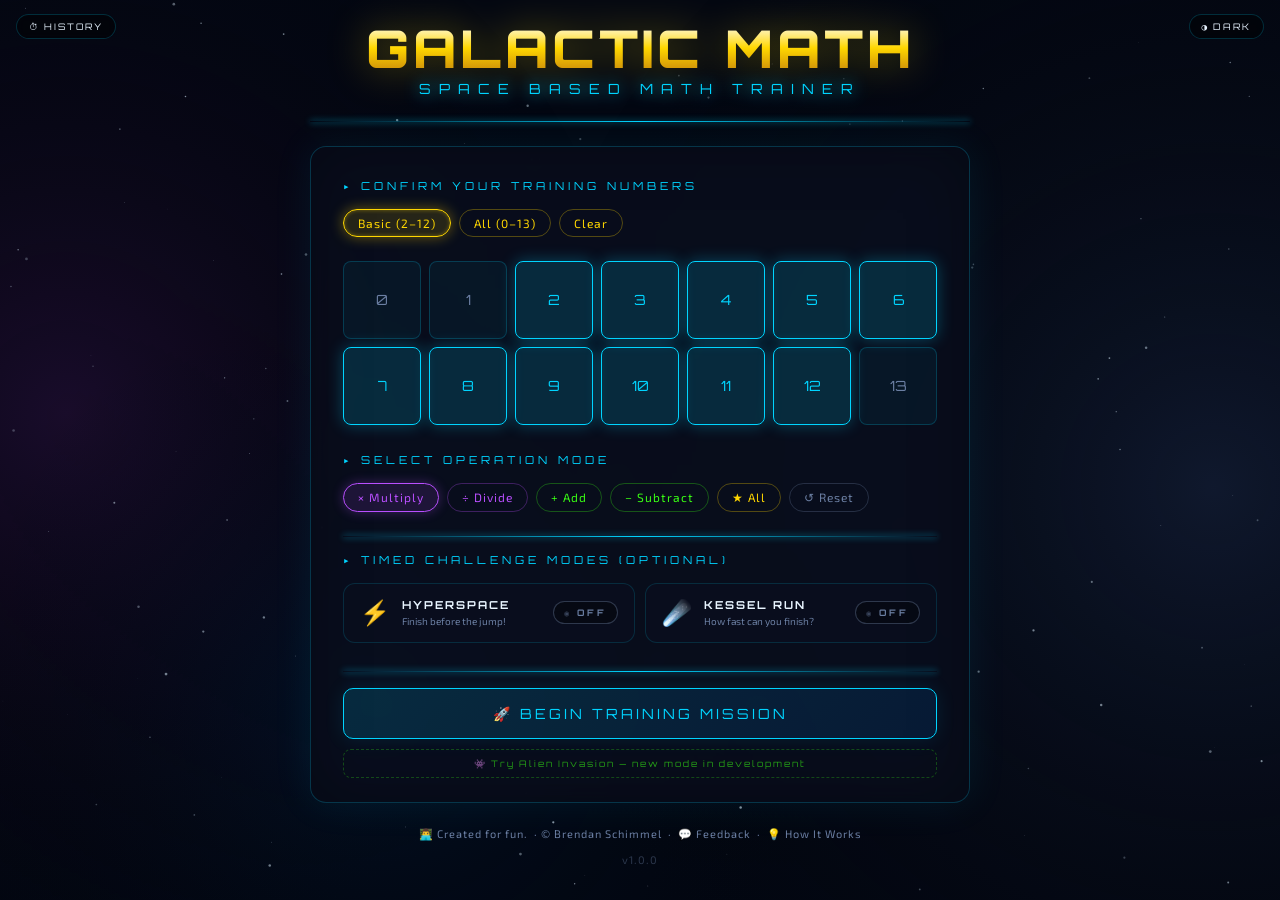
==== index.html @ e95ef12a "IDT-128 IDT-129 Extract CSS and JS from index.html into assets/ Move inline <style> block → assets/c" ====
<!DOCTYPE html>
<html lang="en">
<head>
<meta charset="UTF-8">
<meta name="viewport" content="width=device-width, initial-scale=1.0, viewport-fit=cover">
<title>Galactic Math Academy</title>
<meta name="description" content="Space-themed math training for kids. Practice multiplication, division, addition, and subtraction with lightsabers, droids, and starships. Free, no login required.">

<!-- Open Graph -->
<meta property="og:type" content="website">
<meta property="og:site_name" content="Galactic Math Academy">
<meta property="og:url" content="https://galactic-math.pages.dev/">
<meta property="og:title" content="Galactic Math Academy">
<meta property="og:description" content="Space-themed math training for kids. Practice multiplication, division, addition, and subtraction with lightsabers, droids, and starships. Free, no login required.">
<meta property="og:image" content="https://galactic-math.pages.dev/og-image.png">
<meta property="og:image:secure_url" content="https://galactic-math.pages.dev/og-image.png">
<meta property="og:image:type" content="image/png">
<meta property="og:image:width" content="1200">
<meta property="og:image:height" content="630">
<meta property="og:image:alt" content="Galactic Math Academy — space-themed math training for kids">

<!-- Twitter Card -->
<meta name="twitter:card" content="summary_large_image">
<meta name="twitter:title" content="Galactic Math Academy">
<meta name="twitter:description" content="Space-themed math training for kids. Practice multiplication, division, addition, and subtraction with lightsabers, droids, and starships. Free, no login required.">
<meta name="twitter:image" content="https://galactic-math.pages.dev/og-image.png">

<link href="https://fonts.googleapis.com/css2?family=Orbitron:wght@400;700;900&family=Exo+2:wght@300;400;600&display=swap" rel="stylesheet">
<link rel="icon" type="image/x-icon" href="/favicon.ico">
<link rel="icon" type="image/png" sizes="192x192" href="/favicon-192.png">
<link rel="stylesheet" href="assets/css/style.css">
</head>
<body>

<div id="compatBanner">
  <strong>⚠ Browser Warning</strong>
  Your browser may not support all features. For the best experience, use
  <strong>Chrome</strong>, <strong>Safari</strong>, <strong>Firefox</strong>, or <strong>Edge</strong>
  on Android, iPhone/iPad, or Windows.
  <button id="compatDismiss" onclick="document.getElementById('compatBanner').style.display='none'">DISMISS</button>
</div>

<canvas id="starfield"></canvas>
<canvas id="shipCanvas"></canvas>
<div class="congrats-banner" id="congratsBanner">
  <div class="congrats-text">YOU PASSED!</div>
  <div class="congrats-sub">THE FORCE IS STRONG WITH YOU</div>
</div>
<div class="congrats-banner" id="hyperWinBanner">
  <div class="congrats-text">LAUNCHING INTO HYPERSPACE!</div>
  <div class="congrats-sub">SIT BACK — JUMP SEQUENCE COMPLETE</div>
</div>
<div class="congrats-banner" id="hyperFailBanner">
  <div class="congrats-text">HYPERDRIVE JUMP FAILED!</div>
  <div class="congrats-sub">YOU WEREN'T READY IN TIME</div>
</div>

<button class="history-btn" id="historyBtn" onclick="openHistoryModal()" aria-label="Open session history">⏱ HISTORY</button>

<div class="history-modal" id="historyModal" onclick="closeHistoryOnBackdrop(event)">
  <div class="history-panel">
    <div class="history-panel-header">
      <span class="history-panel-title">▸ SESSION HISTORY</span>
      <button class="history-close-btn" onclick="closeHistoryModal()">✕</button>
    </div>
    <div id="historyModalList"></div>
  </div>
</div>

<button class="theme-btn" id="themeBtn" onclick="cycleTheme()" aria-label="Cycle colour theme">◑ DARK</button>

<div class="container">
<div class="kessel-penalty-flash" id="kesselPenaltyFlash">+5s</div>
  <div class="title-logo" onclick="newMission()" style="cursor:pointer" title="Back to start">
    <div class="title-main">GALACTIC MATH</div>
    <div class="title-sub">Space based math trainer</div>
  </div>

  <div class="saber-divider" style="margin: 16px 0 24px;"></div>

  <!-- SETUP SCREEN -->
  <div class="screen active" id="screen-setup">
    <div class="setup-card">
      <span class="setup-label">▸ Confirm your training numbers</span>

      <div class="quick-btns">
        <button class="quick-btn active-preset" id="presetBasic" onclick="selectRange(2,12,'presetBasic')">Basic (2–12)</button>
        <button class="quick-btn" id="presetAll" onclick="selectAll()">All (0–13)</button>
        <button class="quick-btn" id="presetClear" onclick="selectNone()">Clear</button>
      </div>

      <div class="number-grid" id="numGrid"></div>

      <span class="setup-label" style="margin-top:16px;">▸ Select operation mode</span>
      <div class="quick-btns" id="modeButtons">
        <button class="quick-btn mode-btn op-mul-div selected-mode" data-mode="multiply" onclick="toggleOp('multiply')">× Multiply</button>
        <button class="quick-btn mode-btn op-mul-div" data-mode="divide" onclick="toggleOp('divide')">÷ Divide</button>
        <button class="quick-btn mode-btn op-add-sub" data-mode="add" onclick="toggleOp('add')">+ Add</button>
        <button class="quick-btn mode-btn op-add-sub" data-mode="subtract" onclick="toggleOp('subtract')">− Subtract</button>
        <button class="quick-btn mode-btn" data-mode="all" onclick="selectAllOps()">★ All</button>
        <button class="quick-btn" onclick="resetOps()" style="border-color:rgba(107,127,163,0.3);color:var(--muted);">↺ Reset</button>
      </div>

      <div class="saber-divider" style="margin: 20px 0 16px;"></div>
      <span class="setup-label">▸ Timed Challenge Modes (Optional)</span>
      <div class="game-mode-tiles">
        <div class="game-mode-tile-wrap">
          <button class="game-mode-tile-btn" id="hyperspaceToggle" onclick="toggleHyperspace()">
            <span class="tile-icon">⚡</span>
            <div class="tile-body">
              <div class="tile-name">HYPERSPACE</div>
              <div class="tile-desc">Finish before the jump!</div>
            </div>
            <span class="tile-badge" id="hyperspaceBadge">OFF</span>
          </button>
          <div id="hyperspaceOptions">
            <div class="diff-grid" id="difficultyBtns">
              <button class="diff-btn selected-mode" data-diff="wicked-easy" onclick="setDifficulty('wicked-easy')">
                <span class="diff-icon">😌</span>
                <span class="diff-name">Wicked Easy</span>
                <span class="diff-time">5:00</span>
              </button>
              <button class="diff-btn" data-diff="harder" onclick="setDifficulty('harder')">
                <span class="diff-icon">😤</span>
                <span class="diff-name">Harder</span>
                <span class="diff-time">3:00</span>
              </button>
              <button class="diff-btn" data-diff="hyperdrive" onclick="setDifficulty('hyperdrive')">
                <span class="diff-icon">⚡</span>
                <span class="diff-name">Hyperdrive</span>
                <span class="diff-time">1:00</span>
              </button>
            </div>
          </div>
        </div>
        <div class="game-mode-tile-wrap">
          <button class="game-mode-tile-btn" id="kesselToggle" onclick="toggleKesselRun()">
            <span class="tile-icon">☄️</span>
            <div class="tile-body">
              <div class="tile-name">KESSEL RUN</div>
              <div class="tile-desc">How fast can you finish?</div>
            </div>
            <span class="tile-badge" id="kesselBadge">OFF</span>
          </button>
        </div>
      </div>

      <div class="error-msg" id="setupError"></div>
      <div class="saber-divider" style="margin: 20px 0 16px;"></div>
      <button class="btn-primary" onclick="startQuiz()" id="startBtn">
        <span>🚀 BEGIN TRAINING MISSION</span>
      </button>
      <button class="alien-invasion-link" onclick="launchAlienInvasion()">👾 Try Alien Invasion — new mode in development</button>
    </div>
  </div>

  <!-- QUIZ SCREEN -->
  <div class="screen" id="screen-quiz">
    <div class="quiz-header">
      <span class="progress-text" id="progressText">1 / 20</span>
      <div class="progress-bar-wrap">
        <div class="progress-bar-fill" id="progressFill" style="width:5%"></div>
      </div>
      <span class="score-live" id="scoreLive">0 ✓</span>
    </div>

    <div id="kesselContainer" style="display:none; margin-bottom:16px;">
      <div class="kessel-timer-row">
        <span class="kessel-label">☄️ KESSEL RUN</span>
        <span class="kessel-elapsed" id="kesselElapsed">0:00</span>
      </div>
      <div class="kessel-penalty-row">
        <span class="kessel-penalty-label">PENALTIES</span>
        <span class="kessel-penalty-count" id="kesselPenalties">+0s</span>
      </div>
    </div>

    <div id="hyperspaceContainer" style="display:none; margin-bottom:16px;">
      <div class="hyperspace-timer-row">
        <span class="hyperspace-label">🚀 HYPERSPACE LAUNCH IN</span>
        <span class="hyperspace-countdown" id="hyperspaceCountdown">10:00</span>
      </div>
      <div class="hyperspace-bar-outer">
        <div class="hyperspace-bar-fill" id="hyperspaceBarFill" style="width:100%"></div>
      </div>
      <div class="hyperspace-status-msg" id="hyperspaceStatusMsg"></div>
    </div>

    <div class="question-card">
      <div class="question-num" id="questionNum">PROBLEM 1 OF 20</div>
      <div class="question-text" id="questionText">? × ? = ?</div>
      <div class="answer-row">
        <input type="number" class="answer-input" id="answerInput"
               placeholder="?" autocomplete="off" inputmode="numeric"
               onkeydown="handleKey(event)" oninput="clearError()">
        <button class="submit-btn" id="submitBtn" onclick="submitAnswerTouch()">OK</button>
        <div class="feedback-flash" id="feedbackFlash"></div>
      </div>
      <div class="error-msg" id="quizError"></div>
      <div class="hint-text">Press <span>ENTER</span> to confirm</div>
    </div>

    <div class="nav-dots" id="navDots"></div>
    <div class="quiz-actions">
      <button class="restart-btn" onclick="restartQuiz()">↺ RESTART</button>
      <button class="quit-btn" onclick="sounds.abortMission(); newMission()">⌂ ABORT MISSION</button>
    </div>
  </div>

  <!-- RESULTS SCREEN -->
  <div class="screen" id="screen-results">
    <div class="results-card">
      <div class="rank-badge" id="rankBadge">🏆</div>
      <div class="rank-title" id="rankTitle" style="color: var(--gold);">JEDI MASTER</div>
      <div class="score-big" id="scoreBig">20/20</div>
      <div class="score-label">MISSIONS COMPLETED</div>

      <div class="results-breakdown">
        <div class="stat-box">
          <div class="stat-num green" id="correctCount">20</div>
          <div class="stat-label">CORRECT</div>
        </div>
        <div class="stat-box">
          <div class="stat-num red" id="wrongCount">0</div>
          <div class="stat-label">MISSED</div>
        </div>
      </div>

      <div id="kesselResult" style="display:none;" class="kessel-result">
        <div class="kessel-result-time" id="kesselResultTime">0:00</div>
        <div class="kessel-result-breakdown" id="kesselResultBreakdown"></div>
      </div>

      <div id="missedSection" style="display:none;">
        <div class="missed-section-label">▸ REVIEW MISSED PROBLEMS</div>
        <div class="missed-list" id="missedList"></div>
      </div>

      <div id="kesselSessionSection" style="display:none; margin-bottom:20px;">
        <div class="session-scores-label">▸ SESSION TIMES</div>
        <div id="kesselSessionList"></div>
      </div>

      <div id="sessionSection" style="display:none; margin-bottom:20px;">
        <div class="session-scores-label" style="color:var(--saber-blue);">▸ SESSION HISTORY</div>
        <div id="sessionList"></div>
      </div>

      <button class="btn-primary" onclick="retryQuiz()">↺ RETRY SAME NUMBERS</button>
      <button class="btn-secondary" onclick="newMission()">◈ NEW MISSION</button>
    </div>
  </div>

  <footer class="page-footer">
    👨‍💻 <a href="https://github.com/bmschimmel/galactic-math" target="_blank" rel="noopener">Created for fun.</a> &nbsp;·&nbsp;© <a href="https://www.linkedin.com/in/bmschimmel/" target="_blank" rel="noopener">Brendan Schimmel</a>
&nbsp;·&nbsp; <a href="pages/feedback.html"> 💬 Feedback</a> &nbsp;·&nbsp; <a href="pages/workflow.html"> 💡 How It Works</a>
    <div style="margin-top:4px; opacity:0.4;">v1.0.0</div>
  </footer>

</div>

<script src="assets/js/game.js" defer></script>


</body>
</html>
---- assets/css/style.css ----
:root {
    --space-black: #030712;
    --deep-space: #0a0f1e;
    --nebula-blue: #1a2744;
    --saber-blue: #00d4ff;
    --saber-green: #39ff14;
    --saber-red: #ff2d55;
    --gold: #ffd700;
    --star-white: #e8f4ff;
    --muted: #6b7fa3;
    --saber-purple: #b94fff;
    --glow-blue: rgba(0, 212, 255, 0.3);
    --glow-green: rgba(57, 255, 20, 0.3);
    --glow-gold: rgba(255, 215, 0, 0.4);
    --glow-purple: rgba(185, 79, 255, 0.3);
    --nebula-glow-1: rgba(26, 39, 68, 0.6);
    --nebula-glow-2: rgba(60, 20, 80, 0.4);
  }

  /* ===== THEMES ===== */
  html[data-theme="dim"] {
    --space-black: #0d0d12;
    --deep-space: #161620;
    --nebula-blue: #20202e;
    --saber-blue: #8ab0d0;
    --star-white: #b8c8d8;
    --muted: #5a6878;
    --gold: #c8a830;
    --glow-blue: rgba(138, 176, 208, 0.2);
    --glow-gold: rgba(200, 168, 48, 0.3);
    --nebula-glow-1: rgba(30, 30, 50, 0.5);
    --nebula-glow-2: rgba(40, 20, 60, 0.3);
  }

  html[data-theme="midnight"] {
    --space-black: #060210;
    --deep-space: #0c0820;
    --nebula-blue: #1a0e35;
    --saber-blue: #b06aff;
    --star-white: #e0d8ff;
    --muted: #6a50a0;
    --glow-blue: rgba(176, 106, 255, 0.3);
    --nebula-glow-1: rgba(28, 10, 55, 0.7);
    --nebula-glow-2: rgba(80, 10, 100, 0.5);
  }

  html[data-theme="deep-blue"] {
    --space-black: #010c1e;
    --deep-space: #041828;
    --nebula-blue: #082845;
    --saber-blue: #00aaff;
    --star-white: #c8e8ff;
    --muted: #3a6888;
    --glow-blue: rgba(0, 170, 255, 0.3);
    --nebula-glow-1: rgba(4, 24, 55, 0.7);
    --nebula-glow-2: rgba(0, 30, 80, 0.5);
  }

  html[data-theme="retro"] {
    --space-black: #000a00;
    --deep-space: #001400;
    --nebula-blue: #002800;
    --saber-blue: #00ff41;
    --saber-green: #00cc33;
    --gold: #aaff00;
    --star-white: #00ee38;
    --muted: #006818;
    --glow-blue: rgba(0, 255, 65, 0.25);
    --glow-green: rgba(0, 204, 51, 0.25);
    --glow-gold: rgba(170, 255, 0, 0.3);
    --nebula-glow-1: rgba(0, 40, 0, 0.8);
    --nebula-glow-2: rgba(0, 50, 10, 0.5);
  }

  * { margin: 0; padding: 0; box-sizing: border-box; }

  body {
    background: var(--space-black);
    color: var(--star-white);
    font-family: 'Exo 2', sans-serif;
    min-height: 100vh;
    overflow-x: hidden;
    position: relative;
  }

  /* Star field */
  #starfield {
    position: fixed;
    top: 0; left: 0;
    width: 100%; height: 100%;
    pointer-events: none;
    z-index: 0;
  }

  .container {
    position: relative;
    z-index: 1;
    max-width: 700px;
    margin: 0 auto;
    padding: 20px;
    min-height: 100vh;
    display: flex;
    flex-direction: column;
    align-items: center;
    justify-content: center;
    padding-bottom: 0;
  }

  .page-wrapper {
    position: relative;
    z-index: 1;
    max-width: 700px;
    margin: 0 auto;
    display: flex;
    flex-direction: column;
    min-height: 100vh;
  }

  /* ===== TITLE ===== */
  .title-logo {
    text-align: center;
    margin-bottom: 8px;
  }

  .title-main {
    font-family: 'Orbitron', monospace;
    font-size: clamp(28px, 6vw, 52px);
    font-weight: 900;
    letter-spacing: 4px;
    background: linear-gradient(180deg, #fff 0%, var(--gold) 50%, #c8860a 100%);
    -webkit-background-clip: text;
    -webkit-text-fill-color: transparent;
    background-clip: text;
    text-shadow: none;
    filter: drop-shadow(0 0 20px var(--glow-gold));
    line-height: 1;
  }

  .title-sub {
    font-family: 'Orbitron', monospace;
    font-size: clamp(10px, 2vw, 14px);
    letter-spacing: 8px;
    color: var(--saber-blue);
    text-transform: uppercase;
    margin-top: 6px;
    filter: drop-shadow(0 0 8px var(--saber-blue));
  }

  /* ===== SCREENS ===== */
  .screen {
    width: 100%;
    display: none;
    animation: fadeIn 0.4s ease;
  }

  .screen.active { display: block; }

  @keyframes fadeIn {
    from { opacity: 0; transform: translateY(10px); }
    to { opacity: 1; transform: translateY(0); }
  }

  /* ===== SETUP SCREEN ===== */
  .setup-card {
    background: rgba(10, 15, 30, 0.85);
    border: 1px solid rgba(0, 212, 255, 0.2);
    border-radius: 16px;
    padding: 32px 32px 24px;
    backdrop-filter: blur(10px);
    box-shadow: 0 0 40px rgba(0, 212, 255, 0.08), inset 0 0 60px rgba(0, 0, 0, 0.3);
  }

  .setup-label {
    font-family: 'Orbitron', monospace;
    font-size: 11px;
    letter-spacing: 4px;
    color: var(--saber-blue);
    text-transform: uppercase;
    margin-bottom: 16px;
    display: block;
  }

  .number-grid {
    display: grid;
    grid-template-columns: repeat(7, 1fr);
    gap: 8px;
    margin-bottom: 28px;
  }

  .num-btn {
    aspect-ratio: 1;
    min-height: 44px;
    background: rgba(0, 212, 255, 0.05);
    border: 1px solid rgba(0, 212, 255, 0.2);
    border-radius: 8px;
    color: var(--muted);
    font-family: 'Orbitron', monospace;
    font-size: 14px;
    cursor: pointer;
    transition: all 0.2s;
    display: flex;
    align-items: center;
    justify-content: center;
  }

  .num-btn:hover {
    border-color: var(--saber-blue);
    color: var(--saber-blue);
    background: rgba(0, 212, 255, 0.1);
    box-shadow: 0 0 12px var(--glow-blue);
  }

  .num-btn.selected {
    background: rgba(0, 212, 255, 0.15);
    border-color: var(--saber-blue);
    color: var(--saber-blue);
    box-shadow: 0 0 16px var(--glow-blue);
  }

  .quick-btns {
    display: flex;
    gap: 8px;
    margin-bottom: 24px;
    flex-wrap: wrap;
  }

  .quick-btn {
    padding: 6px 14px;
    background: transparent;
    border: 1px solid rgba(255, 215, 0, 0.3);
    border-radius: 20px;
    color: var(--gold);
    font-family: 'Exo 2', sans-serif;
    font-size: 12px;
    cursor: pointer;
    transition: all 0.2s;
    letter-spacing: 1px;
  }

  .quick-btn:hover {
    background: rgba(255, 215, 0, 0.1);
    box-shadow: 0 0 10px var(--glow-gold);
  }

  .quick-btn.active-preset {
    background: rgba(255, 215, 0, 0.12);
    border-color: var(--gold);
    box-shadow: 0 0 14px var(--glow-gold), 0 0 4px var(--glow-gold) inset;
  }

  .mode-btn.selected-mode {
    background: rgba(0, 212, 255, 0.15);
    border-color: var(--saber-blue);
    color: var(--saber-blue);
    box-shadow: 0 0 12px var(--glow-blue);
  }

  /* Op mode color groups */
  .quick-btn.op-mul-div {
    border-color: rgba(185, 79, 255, 0.3);
    color: var(--saber-purple);
  }
  .quick-btn.op-mul-div.selected-mode {
    background: rgba(185, 79, 255, 0.12);
    border-color: var(--saber-purple);
    color: var(--saber-purple);
    box-shadow: 0 0 12px var(--glow-purple);
  }
  @media (hover: hover) {
    .quick-btn.op-mul-div:hover {
      background: rgba(185, 79, 255, 0.12);
      border-color: var(--saber-purple);
      color: var(--saber-purple);
      box-shadow: 0 0 12px var(--glow-purple);
    }
  }
  .quick-btn.op-add-sub {
    border-color: rgba(57, 255, 20, 0.3);
    color: var(--saber-green);
  }
  .quick-btn.op-add-sub.selected-mode {
    background: rgba(57, 255, 20, 0.1);
    border-color: var(--saber-green);
    color: var(--saber-green);
    box-shadow: 0 0 12px var(--glow-green);
  }
  @media (hover: hover) {
    .quick-btn.op-add-sub:hover {
      background: rgba(57, 255, 20, 0.1);
      border-color: var(--saber-green);
      color: var(--saber-green);
      box-shadow: 0 0 12px var(--glow-green);
    }
  }

  /* Game mode tiles */
  .game-mode-tiles {
    display: flex;
    gap: 10px;
  }
  .game-mode-tile-wrap {
    flex: 1;
    min-width: 0;
    display: flex;
    flex-direction: column;
    gap: 8px;
  }
  /* Alien Invasion dev-mode link */
  .alien-invasion-link {
    display: block;
    text-align: center;
    margin-top: 10px;
    padding: 8px 16px;
    background: transparent;
    border: 1px dashed rgba(57,255,20,0.25);
    border-radius: 8px;
    color: rgba(57,255,20,0.6);
    font-family: 'Orbitron', monospace;
    font-size: 9px;
    letter-spacing: 2px;
    cursor: pointer;
    width: 100%;
    transition: all 0.2s;
  }
  .alien-invasion-link:hover {
    border-color: rgba(57,255,20,0.55);
    color: rgba(57,255,20,0.9);
    background: rgba(57,255,20,0.04);
  }
  .game-mode-tile-btn {
    width: 100%;
    display: flex;
    align-items: center;
    gap: 12px;
    padding: 14px 16px;
    background: rgba(10, 15, 30, 0.6);
    border: 1px solid rgba(0, 212, 255, 0.15);
    border-radius: 12px;
    cursor: pointer;
    transition: all 0.25s;
    text-align: left;
  }
  .game-mode-tile-btn:hover {
    border-color: rgba(0, 212, 255, 0.4);
    background: rgba(0, 212, 255, 0.05);
  }
  .game-mode-tile-btn.selected-mode {
    border-color: var(--saber-blue);
    background: rgba(0, 212, 255, 0.08);
    box-shadow: 0 0 20px rgba(0, 212, 255, 0.15);
  }
  .tile-icon {
    font-size: 24px;
    flex-shrink: 0;
  }
  .tile-body {
    flex: 1;
    min-width: 0;
  }
  .tile-name {
    font-family: 'Orbitron', monospace;
    font-size: 11px;
    font-weight: 700;
    letter-spacing: 2px;
    color: var(--star-white);
    margin-bottom: 3px;
  }
  .tile-desc {
    font-family: 'Exo 2', sans-serif;
    font-size: 10px;
    color: var(--muted);
    line-height: 1.3;
  }
  .tile-badge {
    font-family: 'Orbitron', monospace;
    font-size: 9px;
    font-weight: 700;
    letter-spacing: 3px;
    padding: 5px 10px;
    border-radius: 20px;
    border: 1px solid rgba(107, 127, 163, 0.4);
    color: var(--muted);
    background: rgba(0, 0, 0, 0.3);
    transition: all 0.3s ease;
    flex-shrink: 0;
    position: relative;
    overflow: hidden;
  }
  .tile-badge::before {
    content: '◉';
    margin-right: 5px;
    font-size: 8px;
    opacity: 0.5;
    transition: all 0.3s;
  }
  .game-mode-tile-btn.selected-mode .tile-badge {
    color: var(--saber-green);
    border-color: var(--saber-green);
    background: rgba(57, 255, 20, 0.1);
    box-shadow: 0 0 10px rgba(57, 255, 20, 0.3), inset 0 0 8px rgba(57, 255, 20, 0.08);
    text-shadow: 0 0 8px var(--saber-green);
  }
  .game-mode-tile-btn.selected-mode .tile-badge::before {
    content: '◉';
    opacity: 1;
    color: var(--saber-green);
    filter: drop-shadow(0 0 4px var(--saber-green));
  }
  /* ===== MOBILE LAYOUT ===== */
  @media (max-width: 600px) {
    /* Push content below the fixed history/theme buttons */
    .container {
      justify-content: flex-start;
      padding-top: 56px;
    }

    /* Ensure fixed nav buttons respect safe area insets (iOS notch) */
    .history-btn, .theme-btn {
      top: max(14px, env(safe-area-inset-top, 14px));
    }
    .theme-btn {
      right: max(16px, env(safe-area-inset-right, 16px));
    }
    .history-btn {
      left: max(16px, env(safe-area-inset-left, 16px));
    }

    /* Reduce card padding so the 7-column number grid fits without overflow */
    .setup-card {
      padding: 16px;
    }

    /* Tighter gap and smaller touch targets to fit 7 buttons across ~303px */
    .number-grid {
      gap: 6px;
    }

    .num-btn {
      min-height: 36px;
      font-size: 12px;
    }

    /* Center operation and preset button rows */
    .quick-btns {
      justify-content: center;
    }

    /* Stack challenge mode tiles vertically so each gets full width */
    .game-mode-tiles {
      flex-direction: column;
    }
  }

  /* Restart / quit button row */
  .quiz-actions {
    display: flex;
    justify-content: center;
    gap: 24px;
    margin-top: 10px;
  }

  .restart-btn {
    background: transparent;
    border: none;
    color: var(--muted);
    font-family: 'Orbitron', monospace;
    font-size: 10px;
    letter-spacing: 2px;
    cursor: pointer;
    padding: 6px 10px;
    transition: color 0.2s;
    display: block;
    margin: 0;
  }
  .restart-btn:hover { color: var(--gold); }

  .quit-btn {
    background: transparent;
    border: none;
    color: var(--muted);
    font-family: 'Orbitron', monospace;
    font-size: 0.7rem;
    letter-spacing: 0.1em;
    cursor: pointer;
    padding: 6px 12px;
    transition: color 0.2s;
    display: block;
    margin: 0;
  }
  .quit-btn:hover { color: var(--saber-red); }

  /* ===== BUTTONS ===== */
  .btn-primary {
    width: 100%;
    padding: 16px;
    background: linear-gradient(135deg, rgba(0, 212, 255, 0.15), rgba(0, 100, 200, 0.15));
    border: 1px solid var(--saber-blue);
    border-radius: 10px;
    color: var(--saber-blue);
    font-family: 'Orbitron', monospace;
    font-size: 14px;
    letter-spacing: 3px;
    cursor: pointer;
    transition: all 0.25s;
    text-transform: uppercase;
    box-shadow: 0 0 20px rgba(0, 212, 255, 0.1);
  }

  .btn-primary:hover:not(:disabled) {
    background: linear-gradient(135deg, rgba(0, 212, 255, 0.25), rgba(0, 100, 200, 0.25));
    box-shadow: 0 0 30px rgba(0, 212, 255, 0.3);
    transform: translateY(-1px);
  }

  .btn-primary:disabled {
    opacity: 0.4;
    cursor: not-allowed;
  }

  #startBtn {
    position: relative;
    overflow: hidden;
  }
  #startBtn span {
    position: relative;
    z-index: 1;
  }
  #startBtn::before {
    content: '';
    position: absolute;
    top: 0; left: 0;
    height: 100%;
    width: 0;
    background: linear-gradient(90deg, rgba(0,212,255,0.35) 0%, rgba(57,255,20,0.25) 100%);
    pointer-events: none;
  }
  #startBtn.launching::before {
    animation: launchFill 1.3s linear forwards;
  }
  #startBtn.liftoff::before {
    animation: none;
    width: 100%;
    background: linear-gradient(90deg, rgba(0,212,255,0.55), rgba(255,255,255,0.35));
    transition: background 0.1s;
  }
  @keyframes launchFill {
    0%   { width: 0%; }
    46%  { width: 35%; }
    85%  { width: 88%; }
    100% { width: 100%; }
  }

  /* ===== QUIZ SCREEN ===== */
  .quiz-header {
    display: flex;
    justify-content: space-between;
    align-items: center;
    margin-bottom: 24px;
    padding: 12px 16px;
    background: rgba(10, 15, 30, 0.7);
    border: 1px solid rgba(0, 212, 255, 0.15);
    border-radius: 10px;
  }

  .progress-text {
    font-family: 'Orbitron', monospace;
    font-size: 12px;
    color: var(--saber-blue);
    letter-spacing: 2px;
  }

  .progress-bar-wrap {
    flex: 1;
    height: 4px;
    background: rgba(255,255,255,0.1);
    border-radius: 2px;
    margin: 0 16px;
    overflow: hidden;
  }

  .progress-bar-fill {
    height: 100%;
    background: linear-gradient(90deg, var(--saber-blue), var(--saber-green));
    border-radius: 2px;
    transition: width 0.4s ease;
    box-shadow: 0 0 8px var(--saber-blue);
  }

  .score-live {
    font-family: 'Orbitron', monospace;
    font-size: 12px;
    color: var(--saber-green);
    letter-spacing: 2px;
  }

  .question-card {
    background: rgba(10, 15, 30, 0.85);
    border: 1px solid rgba(0, 212, 255, 0.2);
    border-radius: 20px;
    padding: 40px 32px;
    text-align: center;
    backdrop-filter: blur(10px);
    box-shadow: 0 0 60px rgba(0, 212, 255, 0.06);
    position: relative;
    overflow: hidden;
  }

  .question-card::before {
    content: '';
    position: absolute;
    top: 0; left: 50%;
    transform: translateX(-50%);
    width: 40%;
    height: 1px;
    background: linear-gradient(90deg, transparent, var(--saber-blue), transparent);
  }

  .question-num {
    font-family: 'Orbitron', monospace;
    font-size: 10px;
    letter-spacing: 4px;
    color: var(--muted);
    margin-bottom: 20px;
    text-transform: uppercase;
  }

  .question-text {
    font-family: 'Orbitron', monospace;
    font-size: clamp(36px, 10vw, 72px);
    font-weight: 900;
    color: var(--star-white);
    margin-bottom: 32px;
    letter-spacing: 4px;
    text-shadow: 0 0 30px rgba(255,255,255,0.2);
  }

  .answer-input {
    width: 160px;
    padding: 16px;
    background: rgba(0, 212, 255, 0.05);
    border: 2px solid rgba(0, 212, 255, 0.3);
    border-radius: 12px;
    color: var(--saber-blue);
    font-family: 'Orbitron', monospace;
    font-size: 28px;
    text-align: center;
    outline: none;
    transition: all 0.2s;
    caret-color: var(--saber-blue);
  }

  .answer-input:focus {
    border-color: var(--saber-blue);
    box-shadow: 0 0 20px var(--glow-blue);
    background: rgba(0, 212, 255, 0.08);
  }

  .answer-input.correct {
    border-color: var(--saber-green);
    color: var(--saber-green);
    box-shadow: 0 0 20px var(--glow-green);
    animation: pulse-green 0.4s ease;
  }

  .answer-input.wrong {
    border-color: var(--saber-red);
    color: var(--saber-red);
    box-shadow: 0 0 20px rgba(255, 45, 85, 0.3);
    animation: shake 0.3s ease;
  }

  @keyframes pulse-green {
    0% { transform: scale(1); }
    50% { transform: scale(1.08); }
    100% { transform: scale(1); }
  }

  @keyframes shake {
    0%, 100% { transform: translateX(0); }
    25% { transform: translateX(-8px); }
    75% { transform: translateX(8px); }
  }

  .hint-text {
    margin-top: 16px;
    font-size: 12px;
    color: var(--muted);
    letter-spacing: 1px;
  }

  .hint-text span {
    color: var(--saber-blue);
    font-family: 'Orbitron', monospace;
    font-size: 10px;
  }

  /* ===== MOBILE SUBMIT BUTTON ===== */
  .submit-btn {
    display: none;
    padding: 14px 20px;
    background: linear-gradient(135deg, rgba(0, 212, 255, 0.15), rgba(0, 100, 200, 0.15));
    border: 2px solid var(--saber-blue);
    border-radius: 12px;
    color: var(--saber-blue);
    font-family: 'Orbitron', monospace;
    font-size: 13px;
    letter-spacing: 2px;
    cursor: pointer;
    transition: all 0.2s;
    box-shadow: 0 0 15px var(--glow-blue);
    white-space: nowrap;
    flex-shrink: 0;
  }

  .submit-btn:active {
    transform: scale(0.95);
    box-shadow: 0 0 25px var(--glow-blue);
  }

  /* Show submit button on touch devices (iOS/Android) */
  @media (hover: none) and (pointer: coarse) {
    .submit-btn { display: block; }
    .hint-text { display: none; }
  }

  .answer-row {
    display: flex;
    align-items: center;
    gap: 12px;
    margin-bottom: 8px;
  }

  .answer-row .answer-input {
    flex: 1;
    margin-bottom: 0;
  }

  .feedback-flash {
    font-family: 'Orbitron', monospace;
    font-size: 26px;
    font-weight: 900;
    pointer-events: none;
    opacity: 0;
    width: 36px;
    flex-shrink: 0;
    text-align: center;
  }

  .feedback-flash.show-correct {
    opacity: 1;
    animation: flashPulse 0.6s ease forwards;
    color: var(--saber-green);
    filter: drop-shadow(0 0 10px var(--saber-green));
  }

  .feedback-flash.show-wrong {
    opacity: 1;
    animation: flashPulse 0.6s ease forwards;
    color: var(--saber-red);
    filter: drop-shadow(0 0 10px var(--saber-red));
  }

  @keyframes flashPulse {
    0%   { opacity: 0; transform: scale(0.5); }
    30%  { opacity: 1; transform: scale(1.3); }
    60%  { opacity: 1; transform: scale(1.0); }
    100% { opacity: 0; transform: scale(0.8); }
  }

  /* ===== RESULTS ===== */
  .results-card {
    background: rgba(10, 15, 30, 0.9);
    border: 1px solid rgba(255, 215, 0, 0.2);
    border-radius: 20px;
    padding: 40px 32px;
    text-align: center;
    backdrop-filter: blur(10px);
    box-shadow: 0 0 60px rgba(255, 215, 0, 0.06);
  }

  .rank-badge {
    font-size: 64px;
    margin-bottom: 8px;
    animation: spin-in 0.6s cubic-bezier(0.175, 0.885, 0.32, 1.275);
  }

  @keyframes spin-in {
    from { transform: scale(0) rotate(-180deg); opacity: 0; }
    to { transform: scale(1) rotate(0deg); opacity: 1; }
  }

  .rank-title {
    font-family: 'Orbitron', monospace;
    font-size: 22px;
    font-weight: 900;
    letter-spacing: 3px;
    margin-bottom: 8px;
  }

  .score-big {
    font-family: 'Orbitron', monospace;
    font-size: clamp(48px, 12vw, 80px);
    font-weight: 900;
    line-height: 1;
    margin: 20px 0;
    background: linear-gradient(180deg, #fff 0%, var(--gold) 100%);
    -webkit-background-clip: text;
    -webkit-text-fill-color: transparent;
    background-clip: text;
    filter: drop-shadow(0 0 20px var(--glow-gold));
  }

  .score-label {
    color: var(--muted);
    font-size: 13px;
    letter-spacing: 2px;
    margin-bottom: 28px;
  }

  .results-breakdown {
    display: grid;
    grid-template-columns: 1fr 1fr;
    gap: 12px;
    margin-bottom: 28px;
  }

  .stat-box {
    background: rgba(0,0,0,0.3);
    border: 1px solid rgba(255,255,255,0.08);
    border-radius: 10px;
    padding: 14px;
  }

  .stat-num {
    font-family: 'Orbitron', monospace;
    font-size: 28px;
    font-weight: 700;
  }

  .stat-num.green { color: var(--saber-green); filter: drop-shadow(0 0 8px var(--saber-green)); }
  .stat-num.red { color: var(--saber-red); }

  .stat-label {
    font-size: 11px;
    color: var(--muted);
    letter-spacing: 2px;
    margin-top: 4px;
  }

  .missed-list {
    text-align: left;
    margin-bottom: 24px;
    max-height: 160px;
    overflow-y: auto;
    padding-right: 4px;
  }

  .missed-list::-webkit-scrollbar { width: 4px; }
  .missed-list::-webkit-scrollbar-track { background: transparent; }
  .missed-list::-webkit-scrollbar-thumb { background: var(--saber-red); border-radius: 2px; }

  .missed-item {
    display: flex;
    justify-content: space-between;
    align-items: center;
    padding: 8px 12px;
    background: rgba(255, 45, 85, 0.05);
    border: 1px solid rgba(255, 45, 85, 0.15);
    border-radius: 6px;
    margin-bottom: 6px;
    font-size: 13px;
  }

  .missed-q { color: var(--star-white); font-family: 'Orbitron', monospace; font-size: 12px; }
  .missed-yours { color: var(--saber-red); font-size: 12px; }
  .missed-correct { color: var(--saber-green); font-family: 'Orbitron', monospace; font-size: 12px; }

  .missed-section-label {
    font-family: 'Orbitron', monospace;
    font-size: 10px;
    letter-spacing: 3px;
    color: var(--saber-red);
    margin-bottom: 10px;
    text-align: left;
  }

  .btn-secondary {
    width: 100%;
    padding: 14px;
    background: transparent;
    border: 1px solid rgba(255, 215, 0, 0.4);
    border-radius: 10px;
    color: var(--gold);
    font-family: 'Orbitron', monospace;
    font-size: 13px;
    letter-spacing: 3px;
    cursor: pointer;
    transition: all 0.25s;
    margin-top: 10px;
  }

  .btn-secondary:hover {
    background: rgba(255, 215, 0, 0.08);
    box-shadow: 0 0 20px var(--glow-gold);
  }

  /* Lightsaber divider */
  .saber-divider {
    width: 100%;
    height: 1px;
    background: linear-gradient(90deg, transparent, var(--saber-blue), transparent);
    margin: 20px 0;
    box-shadow: 0 0 6px var(--saber-blue);
  }

  /* Nav dots */
  .nav-dots {
    display: flex;
    gap: 6px;
    justify-content: center;
    margin-top: 20px;
    flex-wrap: wrap;
    max-width: 500px;
    margin-left: auto;
    margin-right: auto;
  }

  .nav-dot {
    width: 10px;
    height: 10px;
    border-radius: 50%;
    background: rgba(255,255,255,0.1);
    border: 1px solid rgba(255,255,255,0.15);
    cursor: pointer;
    transition: all 0.2s;
  }

  .nav-dot.answered-correct { background: var(--saber-green); border-color: var(--saber-green); box-shadow: 0 0 6px var(--saber-green); }
  .nav-dot.answered-wrong { background: var(--saber-red); border-color: var(--saber-red); }
  .nav-dot.current { border-color: var(--saber-blue); box-shadow: 0 0 8px var(--saber-blue); transform: scale(1.3); }

  .error-msg {
    color: var(--saber-red);
    font-size: 12px;
    letter-spacing: 1px;
    font-family: 'Orbitron', monospace;
  }
  .error-msg:not(:empty) {
    margin: 10px 0 0;
  }

  /* ===== SPACESHIP FLYBY ===== */
  #shipCanvas {
    position: fixed;
    top: 0; left: 0;
    width: 100%; height: 100%;
    pointer-events: none;
    z-index: 100;
  }

  .congrats-banner {
    position: fixed;
    top: 50%;
    left: 50%;
    transform: translate(-50%, -50%) scale(0);
    z-index: 101;
    text-align: center;
    pointer-events: none;
    animation: none;
    background: rgba(3, 7, 18, 0.82);
    border: 1px solid rgba(255, 215, 0, 0.35);
    border-radius: 16px;
    padding: 24px 40px;
    backdrop-filter: blur(12px);
    box-shadow: 0 0 60px rgba(255, 215, 0, 0.15), inset 0 0 40px rgba(0,0,0,0.4);
    min-width: 280px;
  }

  .congrats-banner.show {
    animation: bannerPop 0.6s cubic-bezier(0.175, 0.885, 0.32, 1.275) 0.4s forwards;
  }

  @keyframes bannerPop {
    0%   { transform: translate(-50%, -50%) scale(0); opacity: 0; }
    60%  { transform: translate(-50%, -50%) scale(1.08); opacity: 1; }
    100% { transform: translate(-50%, -50%) scale(1); opacity: 1; }
  }

  .congrats-text {
    font-family: 'Orbitron', monospace;
    font-size: clamp(20px, 5vw, 40px);
    font-weight: 900;
    letter-spacing: 6px;
    background: linear-gradient(180deg, #fff 0%, var(--gold) 60%, #e67e00 100%);
    -webkit-background-clip: text;
    -webkit-text-fill-color: transparent;
    background-clip: text;
    filter: drop-shadow(0 0 30px var(--gold));
    text-shadow: none;
  }

  .congrats-sub {
    font-family: 'Orbitron', monospace;
    font-size: clamp(8px, 2vw, 12px);
    letter-spacing: 6px;
    color: var(--saber-blue);
    margin-top: 6px;
    filter: drop-shadow(0 0 8px var(--saber-blue));
  }

  /* ===== HYPERSPACE MODE ===== */
  .hyperspace-timer-row {
    display: flex;
    justify-content: space-between;
    align-items: center;
    margin-bottom: 6px;
  }

  .hyperspace-label {
    font-family: 'Orbitron', monospace;
    font-size: 10px;
    letter-spacing: 3px;
    color: var(--gold);
    text-transform: uppercase;
  }

  .hyperspace-countdown {
    font-family: 'Orbitron', monospace;
    font-size: 20px;
    font-weight: 700;
    color: var(--gold);
    filter: drop-shadow(0 0 10px var(--gold));
    min-width: 60px;
    text-align: right;
  }

  .hyperspace-countdown.warning {
    color: var(--saber-red);
    filter: drop-shadow(0 0 10px var(--saber-red));
    animation: timerPulse 0.5s ease-in-out infinite;
  }

  @keyframes timerPulse {
    0%, 100% { opacity: 1; }
    50% { opacity: 0.55; }
  }

  .hyperspace-bar-outer {
    width: 100%;
    height: 6px;
    background: rgba(255,255,255,0.08);
    border-radius: 3px;
    margin-bottom: 8px;
    overflow: hidden;
  }

  .hyperspace-bar-fill {
    height: 100%;
    background: linear-gradient(90deg, var(--saber-green), var(--gold));
    border-radius: 3px;
    transition: width 1s linear;
    box-shadow: 0 0 8px var(--gold);
  }

  .hyperspace-bar-fill.warning {
    background: linear-gradient(90deg, var(--saber-red), #ff8800);
    box-shadow: 0 0 8px var(--saber-red);
  }

  .hyperspace-status-msg {
    font-family: 'Orbitron', monospace;
    font-size: 10px;
    letter-spacing: 2px;
    color: var(--saber-blue);
    text-align: center;
    min-height: 14px;
    filter: drop-shadow(0 0 6px var(--saber-blue));
  }

  /* Hyperspace difficulty slide-down */
  #hyperspaceOptions {
    max-height: 0;
    overflow: hidden;
    transition: max-height 0.35s cubic-bezier(0.4, 0, 0.2, 1),
                opacity 0.25s ease;
    opacity: 0;
  }
  #hyperspaceOptions.open {
    max-height: 200px;
    opacity: 1;
  }

  /* Hyperspace difficulty grid */
  .diff-grid {
    display: grid;
    grid-template-columns: repeat(3, 1fr);
    gap: 8px;
    margin-top: 4px;
  }
  .diff-btn {
    display: flex;
    flex-direction: column;
    align-items: center;
    gap: 4px;
    padding: 10px 6px;
    background: rgba(10, 15, 30, 0.6);
    border: 1px solid rgba(255, 215, 0, 0.15);
    border-radius: 10px;
    cursor: pointer;
    transition: all 0.2s;
  }
  .diff-btn:hover {
    border-color: rgba(255, 215, 0, 0.4);
    background: rgba(255, 215, 0, 0.05);
  }
  .diff-btn.selected-mode {
    border-color: var(--gold);
    background: rgba(255, 215, 0, 0.08);
    box-shadow: 0 0 14px rgba(255, 215, 0, 0.2);
  }
  .diff-icon { font-size: 18px; }
  .diff-name {
    font-family: 'Orbitron', monospace;
    font-size: 8px;
    font-weight: 700;
    letter-spacing: 1px;
    color: var(--star-white);
    text-align: center;
  }
  .diff-time {
    font-family: 'Orbitron', monospace;
    font-size: 13px;
    font-weight: 700;
    color: var(--gold);
    filter: drop-shadow(0 0 6px var(--gold));
  }
  .diff-btn.selected-mode .diff-time {
    filter: drop-shadow(0 0 10px var(--gold));
  }

  #hyperFailBanner .congrats-text {
    background: linear-gradient(180deg, #fff 0%, #ff6b6b 50%, var(--saber-red) 100%);
    -webkit-background-clip: text;
    -webkit-text-fill-color: transparent;
    background-clip: text;
    filter: drop-shadow(0 0 40px var(--saber-red)) drop-shadow(0 0 20px rgba(255,45,85,0.8));
  }

  #hyperFailBanner .congrats-sub {
    color: #ffb3b3;
    font-size: clamp(10px, 2.5vw, 15px);
    filter: drop-shadow(0 0 10px var(--saber-red));
  }

  /* ===== KESSEL RUN MODE ===== */
  .kessel-timer-row {
    display: flex;
    justify-content: space-between;
    align-items: center;
    margin-bottom: 4px;
  }

  .kessel-label {
    font-family: 'Orbitron', monospace;
    font-size: 10px;
    letter-spacing: 3px;
    color: var(--saber-green);
    text-transform: uppercase;
  }

  .kessel-elapsed {
    font-family: 'Orbitron', monospace;
    font-size: 20px;
    font-weight: 700;
    color: var(--saber-green);
    filter: drop-shadow(0 0 10px var(--saber-green));
    min-width: 60px;
    text-align: right;
  }

  .kessel-penalty-row {
    display: flex;
    justify-content: space-between;
    align-items: center;
  }

  .kessel-penalty-label {
    font-family: 'Orbitron', monospace;
    font-size: 9px;
    letter-spacing: 2px;
    color: var(--muted);
  }

  .kessel-penalty-count {
    font-family: 'Orbitron', monospace;
    font-size: 13px;
    color: var(--saber-red);
    min-width: 60px;
    text-align: right;
  }

  .kessel-penalty-flash {
    position: fixed;
    top: 45%;
    left: 50%;
    transform: translate(-50%, -50%);
    font-family: 'Orbitron', monospace;
    font-size: 32px;
    font-weight: 900;
    color: var(--saber-red);
    filter: drop-shadow(0 0 16px var(--saber-red));
    pointer-events: none;
    opacity: 0;
    z-index: 50;
    letter-spacing: 2px;
    white-space: nowrap;
  }

  @keyframes penaltyPop {
    0%   { opacity: 0; transform: translate(-50%, -50%) scale(0.5); }
    20%  { opacity: 1; transform: translate(-50%, -50%) scale(1.2); }
    50%  { opacity: 1; transform: translate(-50%, -60%) scale(1.0); }
    100% { opacity: 0; transform: translate(-50%, -90%) scale(0.9); }
  }

  .kessel-penalty-flash.show {
    animation: penaltyPop 1.4s ease forwards;
  }

  .kessel-result {
    margin: 12px 0 20px;
    padding: 14px;
    background: rgba(57, 255, 20, 0.06);
    border: 1px solid rgba(57, 255, 20, 0.2);
    border-radius: 10px;
    text-align: center;
  }

  .kessel-result-time {
    font-family: 'Orbitron', monospace;
    font-size: 32px;
    font-weight: 700;
    color: var(--saber-green);
    filter: drop-shadow(0 0 12px var(--saber-green));
  }

  .kessel-result-breakdown {
    font-size: 11px;
    color: var(--muted);
    margin-top: 6px;
    letter-spacing: 1px;
  }

  .session-scores-label {
    font-family: 'Orbitron', monospace;
    font-size: 10px;
    letter-spacing: 3px;
    color: var(--saber-green);
    margin-bottom: 10px;
    text-align: left;
  }

  .session-score-row {
    display: flex;
    align-items: center;
    gap: 10px;
    padding: 8px 12px;
    border-radius: 8px;
    margin-bottom: 6px;
    position: relative;
    overflow: hidden;
    border: 1px solid rgba(57, 255, 20, 0.15);
    background: rgba(10, 15, 30, 0.5);
  }

  .session-score-bar {
    position: absolute;
    left: 0; top: 0; bottom: 0;
    border-radius: 8px;
    transition: width 0.6s ease;
    pointer-events: none;
  }

  .session-score-row.current-run {
    border-color: rgba(57, 255, 20, 0.4);
  }

  .session-score-rank {
    font-family: 'Orbitron', monospace;
    font-size: 10px;
    color: var(--muted);
    width: 22px;
    flex-shrink: 0;
    position: relative;
  }

  .session-score-mode {
    font-family: 'Orbitron', monospace;
    font-size: 9px;
    letter-spacing: 1px;
    color: var(--muted);
    flex: 1;
    position: relative;
  }

  .session-score-time {
    font-family: 'Orbitron', monospace;
    font-size: 13px;
    color: var(--saber-green);
    filter: drop-shadow(0 0 5px var(--saber-green));
    position: relative;
    flex-shrink: 0;
  }

  .session-score-detail {
    font-size: 11px;
    color: var(--star-white);
    opacity: 0.7;
    position: relative;
    flex-shrink: 0;
    margin-left: 6px;
  }

  /* ===== HISTORY BUTTON ===== */
  .history-btn {
    position: fixed;
    top: 14px;
    left: 16px;
    z-index: 10;
    background: rgba(0, 0, 0, 0.4);
    border: 1px solid rgba(0, 212, 255, 0.2);
    border-radius: 20px;
    color: var(--star-white);
    font-family: 'Orbitron', monospace;
    font-size: 9px;
    letter-spacing: 2px;
    padding: 6px 12px;
    cursor: pointer;
    transition: all 0.2s;
    backdrop-filter: blur(4px);
  }

  .history-btn:hover {
    border-color: var(--gold);
    color: var(--gold);
    box-shadow: 0 0 10px var(--glow-gold);
  }

  /* ===== HISTORY MODAL ===== */
  .history-modal {
    position: fixed;
    inset: 0;
    z-index: 100;
    background: rgba(3, 7, 18, 0.85);
    backdrop-filter: blur(8px);
    display: flex;
    align-items: center;
    justify-content: center;
    opacity: 0;
    pointer-events: none;
    transition: opacity 0.2s;
  }

  .history-modal.open {
    opacity: 1;
    pointer-events: all;
  }

  .history-panel {
    width: min(520px, 90vw);
    max-height: 80vh;
    overflow-y: auto;
    background: rgba(10, 15, 30, 0.95);
    border: 1px solid rgba(0, 212, 255, 0.25);
    border-radius: 16px;
    padding: 28px;
    box-shadow: 0 0 60px rgba(0, 212, 255, 0.1);
  }

  .history-panel-header {
    display: flex;
    align-items: center;
    justify-content: space-between;
    margin-bottom: 20px;
  }

  .history-panel-title {
    font-family: 'Orbitron', monospace;
    font-size: 12px;
    letter-spacing: 4px;
    color: var(--saber-blue);
    filter: drop-shadow(0 0 6px var(--saber-blue));
  }

  .history-close-btn {
    background: transparent;
    border: 1px solid rgba(0, 212, 255, 0.3);
    border-radius: 50%;
    color: var(--muted);
    font-size: 13px;
    width: 28px;
    height: 28px;
    cursor: pointer;
    transition: all 0.2s;
    display: flex;
    align-items: center;
    justify-content: center;
  }

  .history-close-btn:hover {
    border-color: var(--saber-red);
    color: var(--saber-red);
    box-shadow: 0 0 8px rgba(255, 45, 85, 0.3);
  }

  .history-empty {
    text-align: center;
    color: var(--muted);
    font-family: 'Orbitron', monospace;
    font-size: 10px;
    letter-spacing: 2px;
    padding: 20px 0;
  }

  /* ===== THEME CYCLER BUTTON ===== */
  .theme-btn {
    position: fixed;
    top: 14px;
    right: 16px;
    z-index: 10;
    background: rgba(0, 0, 0, 0.4);
    border: 1px solid rgba(0, 212, 255, 0.2);
    border-radius: 20px;
    color: var(--star-white);
    font-family: 'Orbitron', monospace;
    font-size: 9px;
    letter-spacing: 2px;
    padding: 6px 12px;
    cursor: pointer;
    transition: all 0.2s;
    backdrop-filter: blur(4px);
  }

  .theme-btn:hover {
    border-color: var(--saber-blue);
    color: var(--saber-blue);
    box-shadow: 0 0 10px var(--glow-blue);
  }

  /* ===== FOOTER ===== */
  .page-footer {
    position: relative;
    z-index: 10;
    text-align: center;
    padding: 20px 20px 28px;
    width: 100%;
    line-height: 2;
  }

  .page-footer,
  .page-footer a {
    font-family: 'Exo 2', sans-serif;
    font-size: 11px;
    letter-spacing: 1px;
    color: var(--muted);
    text-decoration: none;
    transition: color 0.2s;
  }

  .page-footer a:hover {
    color: var(--saber-blue);
  }

  /* ===== COMPAT WARNING BANNER ===== */
  #compatBanner {
    display: none;
    position: fixed;
    top: 0; left: 0; right: 0;
    z-index: 9999;
    background: rgba(3, 7, 18, 0.97);
    border-bottom: 2px solid var(--saber-red);
    padding: 10px 16px;
    text-align: center;
    font-family: 'Exo 2', sans-serif;
    font-size: 13px;
    color: var(--star-white);
    box-shadow: 0 0 24px rgba(255, 45, 85, 0.25);
    line-height: 1.5;
  }

  #compatBanner strong {
    color: var(--saber-red);
    font-family: 'Orbitron', monospace;
    font-size: 10px;
    letter-spacing: 2px;
    text-transform: uppercase;
    margin-right: 6px;
  }

  #compatDismiss {
    margin-left: 12px;
    background: none;
    border: 1px solid var(--muted);
    border-radius: 4px;
    color: var(--muted);
    font-family: 'Orbitron', monospace;
    font-size: 9px;
    letter-spacing: 1px;
    padding: 3px 10px;
    cursor: pointer;
    vertical-align: middle;
  }

  #compatDismiss:hover { color: var(--star-white); border-color: var(--star-white); }
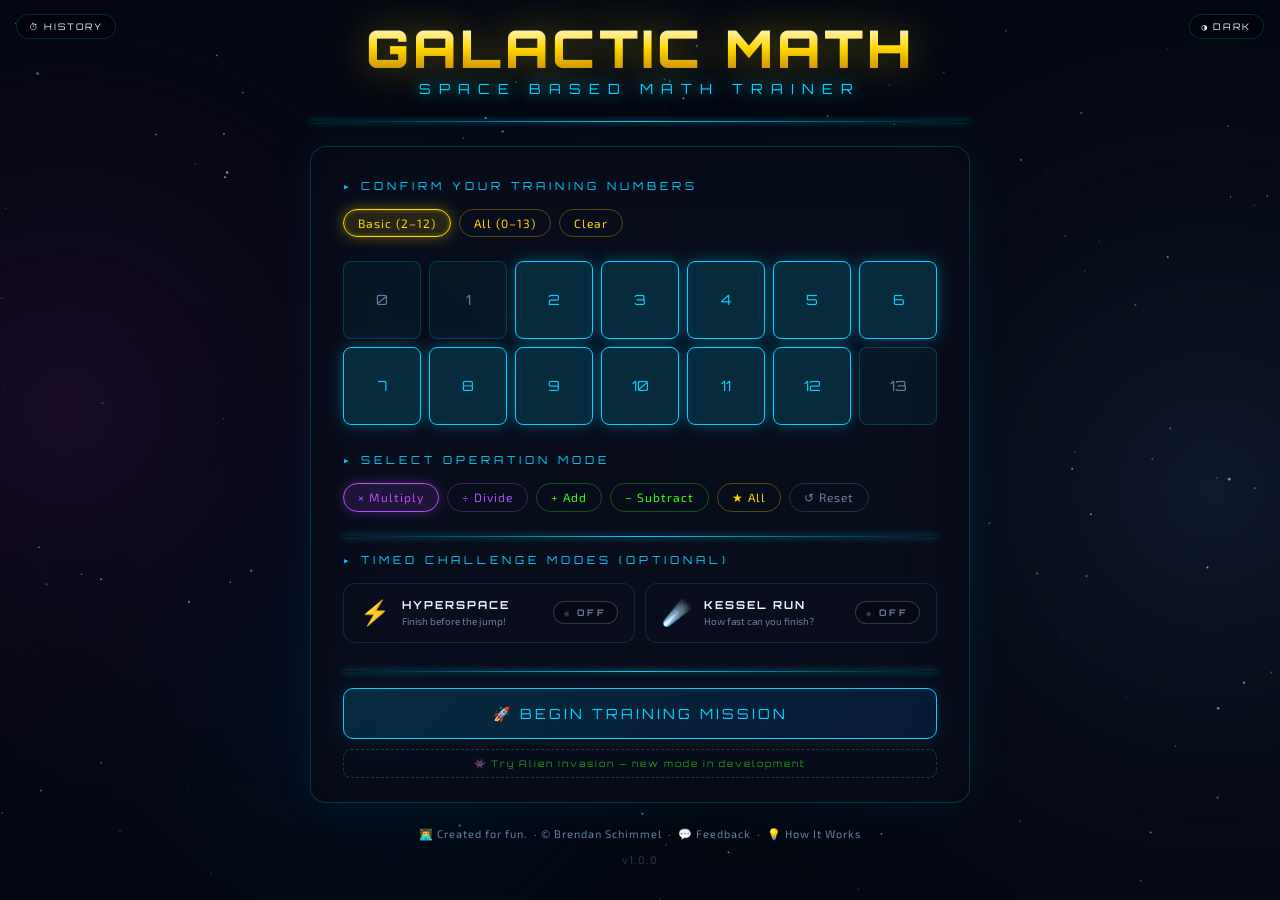
==== commit 0c82d2b9: "IDT-130 Update domain references from galactic-math.pages.dev to galacticmath.app - Update OG/Twitte" ====
--- a/index.html
+++ b/index.html
@@ -9,11 +9,11 @@
 <!-- Open Graph -->
 <meta property="og:type" content="website">
 <meta property="og:site_name" content="Galactic Math Academy">
-<meta property="og:url" content="https://galactic-math.pages.dev/">
+<meta property="og:url" content="https://galacticmath.app/">
 <meta property="og:title" content="Galactic Math Academy">
 <meta property="og:description" content="Space-themed math training for kids. Practice multiplication, division, addition, and subtraction with lightsabers, droids, and starships. Free, no login required.">
-<meta property="og:image" content="https://galactic-math.pages.dev/og-image.png">
-<meta property="og:image:secure_url" content="https://galactic-math.pages.dev/og-image.png">
+<meta property="og:image" content="https://galacticmath.app/og-image.png">
+<meta property="og:image:secure_url" content="https://galacticmath.app/og-image.png">
 <meta property="og:image:type" content="image/png">
 <meta property="og:image:width" content="1200">
 <meta property="og:image:height" content="630">
@@ -23,7 +23,7 @@
 <meta name="twitter:card" content="summary_large_image">
 <meta name="twitter:title" content="Galactic Math Academy">
 <meta name="twitter:description" content="Space-themed math training for kids. Practice multiplication, division, addition, and subtraction with lightsabers, droids, and starships. Free, no login required.">
-<meta name="twitter:image" content="https://galactic-math.pages.dev/og-image.png">
+<meta name="twitter:image" content="https://galacticmath.app/og-image.png">
 
 <link href="https://fonts.googleapis.com/css2?family=Orbitron:wght@400;700;900&family=Exo+2:wght@300;400;600&display=swap" rel="stylesheet">
 <link rel="icon" type="image/x-icon" href="/favicon.ico">
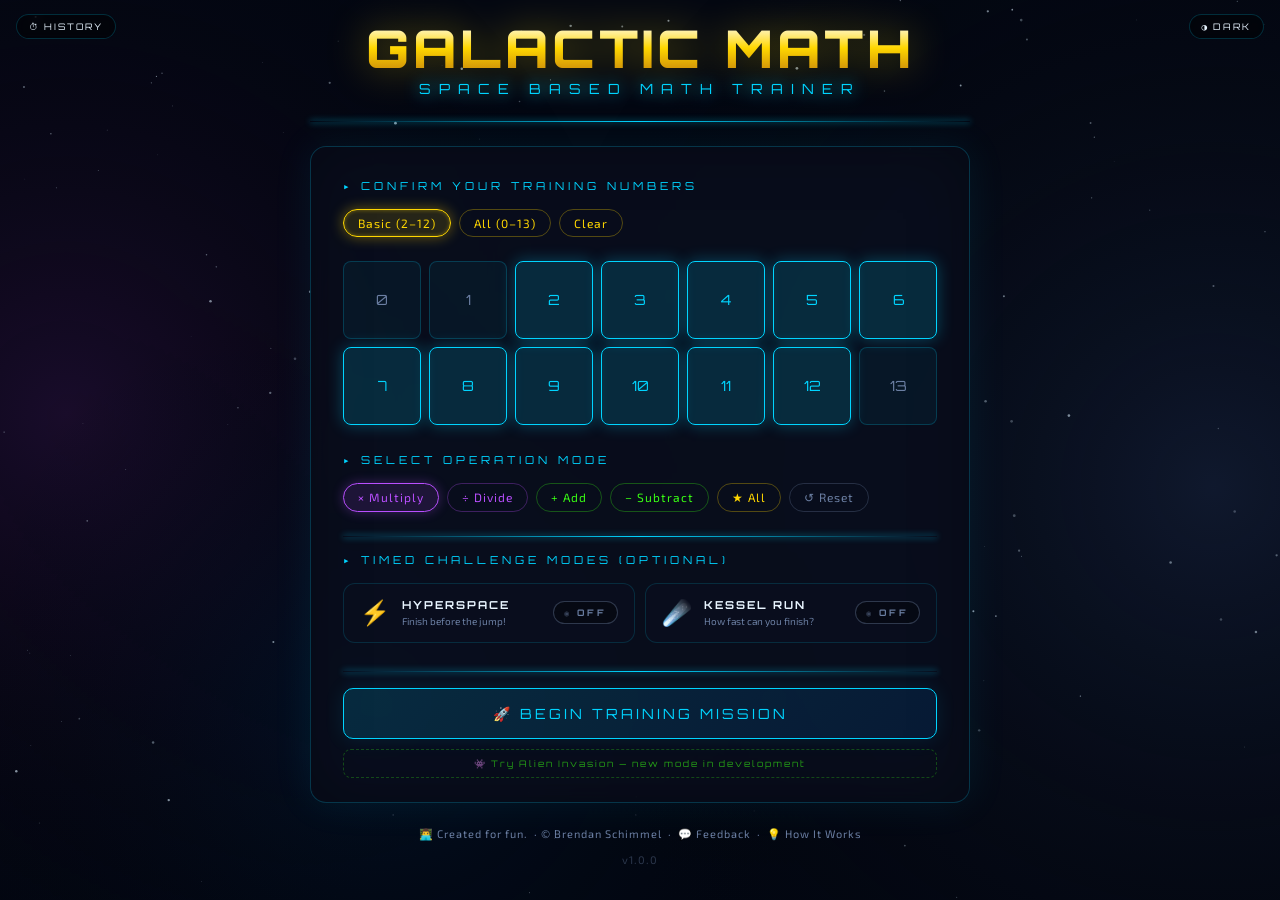
==== commit 749e0a13: "IDT-109 Replace favicons and OG image with new branded logo Co-Authored-By: Claude Sonnet 4.6 <norep" ====
--- a/index.html
+++ b/index.html
@@ -28,6 +28,7 @@
 <link href="https://fonts.googleapis.com/css2?family=Orbitron:wght@400;700;900&family=Exo+2:wght@300;400;600&display=swap" rel="stylesheet">
 <link rel="icon" type="image/x-icon" href="/favicon.ico">
 <link rel="icon" type="image/png" sizes="192x192" href="/favicon-192.png">
+<link rel="apple-touch-icon" href="/favicon-192.png">
 <link rel="stylesheet" href="assets/css/style.css">
 </head>
 <body>
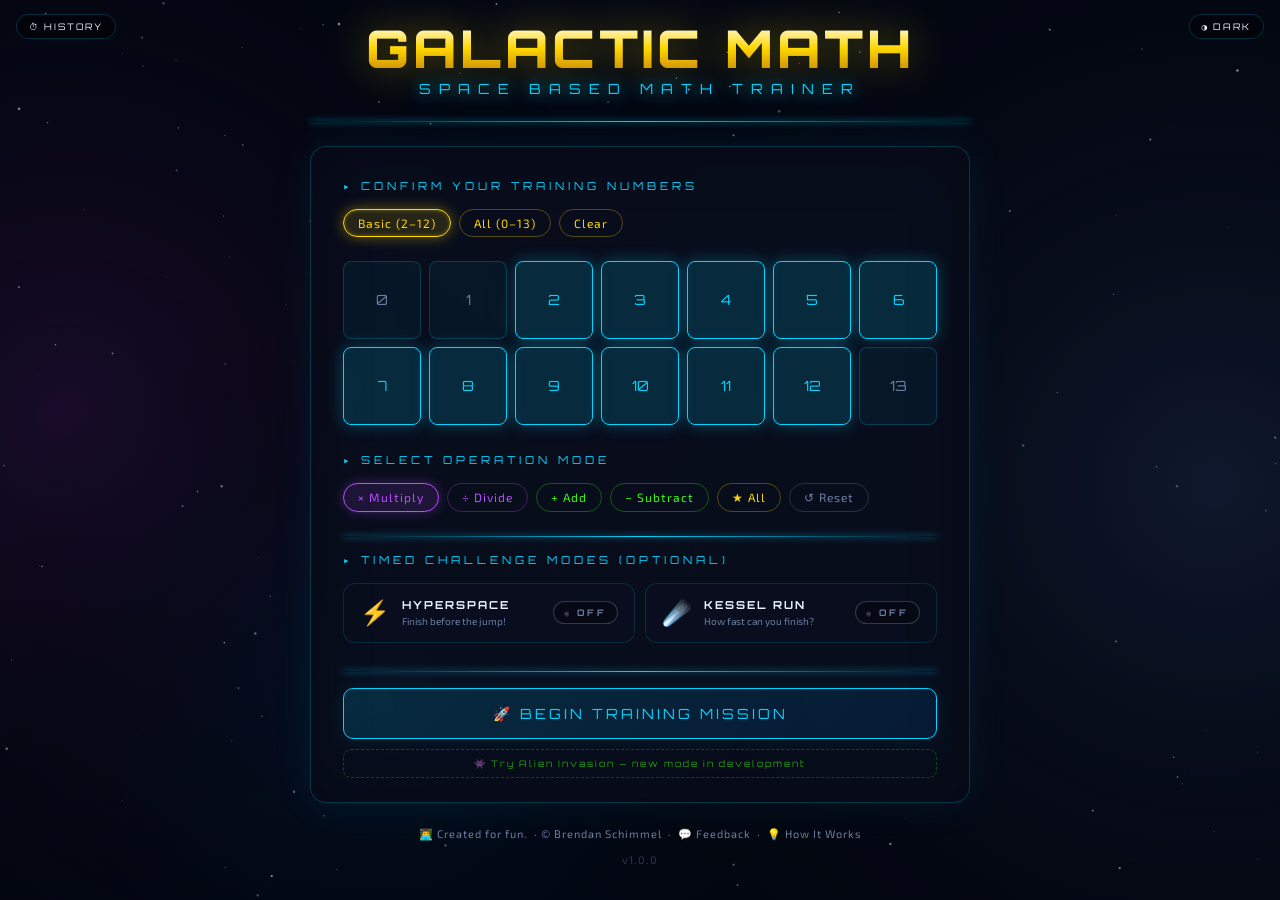
==== commit 185dffe0: "Fix OG image letterboxing and update page title meta tags - Rebuild og-image.png: logo-planet-only (" ====
--- a/index.html
+++ b/index.html
@@ -3,25 +3,25 @@
 <head>
 <meta charset="UTF-8">
 <meta name="viewport" content="width=device-width, initial-scale=1.0, viewport-fit=cover">
-<title>Galactic Math Academy</title>
+<title>Galactic Math — Space themed free math trainer for kids</title>
 <meta name="description" content="Space-themed math training for kids. Practice multiplication, division, addition, and subtraction with lightsabers, droids, and starships. Free, no login required.">
 
 <!-- Open Graph -->
 <meta property="og:type" content="website">
-<meta property="og:site_name" content="Galactic Math Academy">
+<meta property="og:site_name" content="Galactic Math">
 <meta property="og:url" content="https://galacticmath.app/">
-<meta property="og:title" content="Galactic Math Academy">
+<meta property="og:title" content="Galactic Math — Space themed free math trainer for kids">
 <meta property="og:description" content="Space-themed math training for kids. Practice multiplication, division, addition, and subtraction with lightsabers, droids, and starships. Free, no login required.">
 <meta property="og:image" content="https://galacticmath.app/og-image.png">
 <meta property="og:image:secure_url" content="https://galacticmath.app/og-image.png">
 <meta property="og:image:type" content="image/png">
 <meta property="og:image:width" content="1200">
 <meta property="og:image:height" content="630">
-<meta property="og:image:alt" content="Galactic Math Academy — space-themed math training for kids">
+<meta property="og:image:alt" content="Galactic Math — space-themed math training for kids">
 
 <!-- Twitter Card -->
 <meta name="twitter:card" content="summary_large_image">
-<meta name="twitter:title" content="Galactic Math Academy">
+<meta name="twitter:title" content="Galactic Math — Space themed free math trainer for kids">
 <meta name="twitter:description" content="Space-themed math training for kids. Practice multiplication, division, addition, and subtraction with lightsabers, droids, and starships. Free, no login required.">
 <meta name="twitter:image" content="https://galacticmath.app/og-image.png">
 
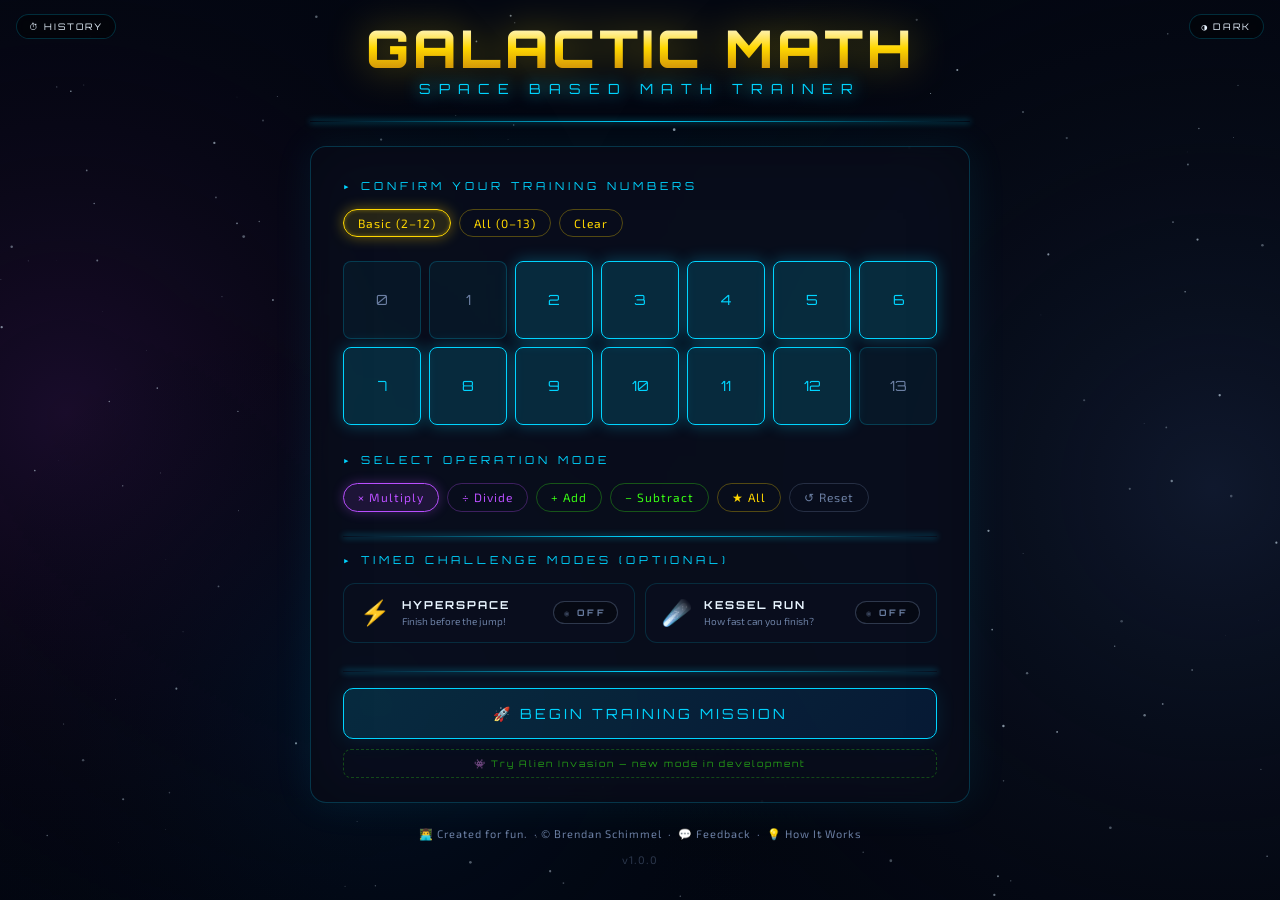
==== commit a223af03: "Update OG image meta tags to og-image-v2.png Co-Authored-By: Claude Sonnet 4.6 <noreply@anthropic.co" ====
--- a/index.html
+++ b/index.html
@@ -12,8 +12,8 @@
 <meta property="og:url" content="https://galacticmath.app/">
 <meta property="og:title" content="Galactic Math — Space themed free math trainer for kids">
 <meta property="og:description" content="Space-themed math training for kids. Practice multiplication, division, addition, and subtraction with lightsabers, droids, and starships. Free, no login required.">
-<meta property="og:image" content="https://galacticmath.app/og-image.png">
-<meta property="og:image:secure_url" content="https://galacticmath.app/og-image.png">
+<meta property="og:image" content="https://galacticmath.app/og-image-v2.png">
+<meta property="og:image:secure_url" content="https://galacticmath.app/og-image-v2.png">
 <meta property="og:image:type" content="image/png">
 <meta property="og:image:width" content="1200">
 <meta property="og:image:height" content="630">
@@ -23,7 +23,7 @@
 <meta name="twitter:card" content="summary_large_image">
 <meta name="twitter:title" content="Galactic Math — Space themed free math trainer for kids">
 <meta name="twitter:description" content="Space-themed math training for kids. Practice multiplication, division, addition, and subtraction with lightsabers, droids, and starships. Free, no login required.">
-<meta name="twitter:image" content="https://galacticmath.app/og-image.png">
+<meta name="twitter:image" content="https://galacticmath.app/og-image-v2.png">
 
 <link href="https://fonts.googleapis.com/css2?family=Orbitron:wght@400;700;900&family=Exo+2:wght@300;400;600&display=swap" rel="stylesheet">
 <link rel="icon" type="image/x-icon" href="/favicon.ico">
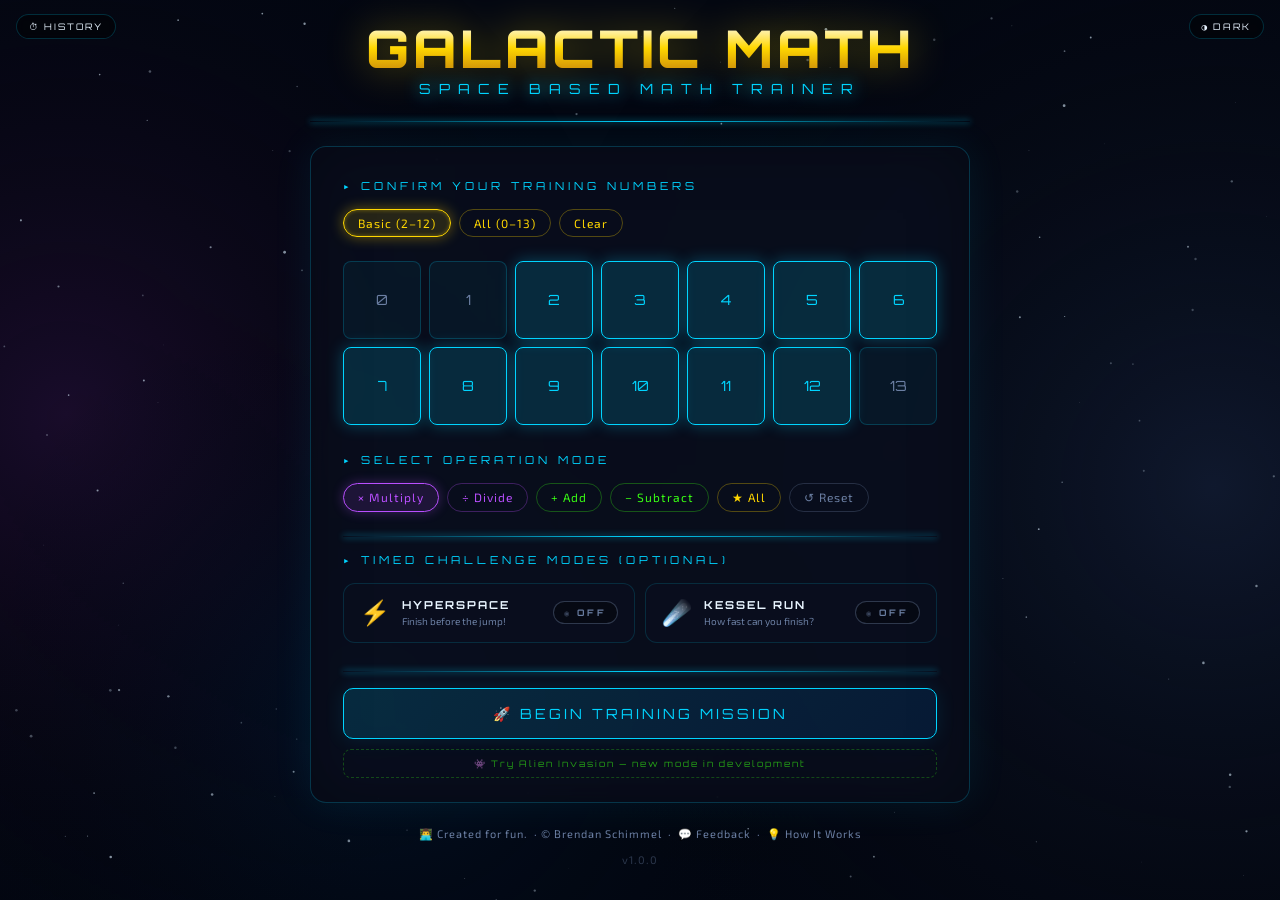
==== commit 85a6d81c: "Revise meta descriptions in index.html Updated meta descriptions for better clarity and relevance." ====
--- a/index.html
+++ b/index.html
@@ -4,14 +4,14 @@
 <meta charset="UTF-8">
 <meta name="viewport" content="width=device-width, initial-scale=1.0, viewport-fit=cover">
 <title>Galactic Math — Space themed free math trainer for kids</title>
-<meta name="description" content="Space-themed math training for kids. Practice multiplication, division, addition, and subtraction with lightsabers, droids, and starships. Free, no login required.">
+<meta name="description" content="Space-themed math training for kids. Practice multiplication, division, addition, and subtraction in a galaxy fullswdae32r4 of planets, aliens, asteroids and more. Free, no login required.">
 
 <!-- Open Graph -->
 <meta property="og:type" content="website">
 <meta property="og:site_name" content="Galactic Math">
 <meta property="og:url" content="https://galacticmath.app/">
 <meta property="og:title" content="Galactic Math — Space themed free math trainer for kids">
-<meta property="og:description" content="Space-themed math training for kids. Practice multiplication, division, addition, and subtraction with lightsabers, droids, and starships. Free, no login required.">
+<meta property="og:description" content="Space-themed math training for kids. Practice multiplication, division, addition, and subtraction in a galaxy full of planets, aliens, asteroids and more. Free, no login required.">
 <meta property="og:image" content="https://galacticmath.app/og-image-v2.png">
 <meta property="og:image:secure_url" content="https://galacticmath.app/og-image-v2.png">
 <meta property="og:image:type" content="image/png">
@@ -22,7 +22,7 @@
 <!-- Twitter Card -->
 <meta name="twitter:card" content="summary_large_image">
 <meta name="twitter:title" content="Galactic Math — Space themed free math trainer for kids">
-<meta name="twitter:description" content="Space-themed math training for kids. Practice multiplication, division, addition, and subtraction with lightsabers, droids, and starships. Free, no login required.">
+<meta name="twitter:description" content="Space-themed math training for kids. Practice multiplication, division, addition, and subtraction in a galaxy full of planets, aliens, asteroids and more. Free, no login required.">
 <meta name="twitter:image" content="https://galacticmath.app/og-image-v2.png">
 
 <link href="https://fonts.googleapis.com/css2?family=Orbitron:wght@400;700;900&family=Exo+2:wght@300;400;600&display=swap" rel="stylesheet">
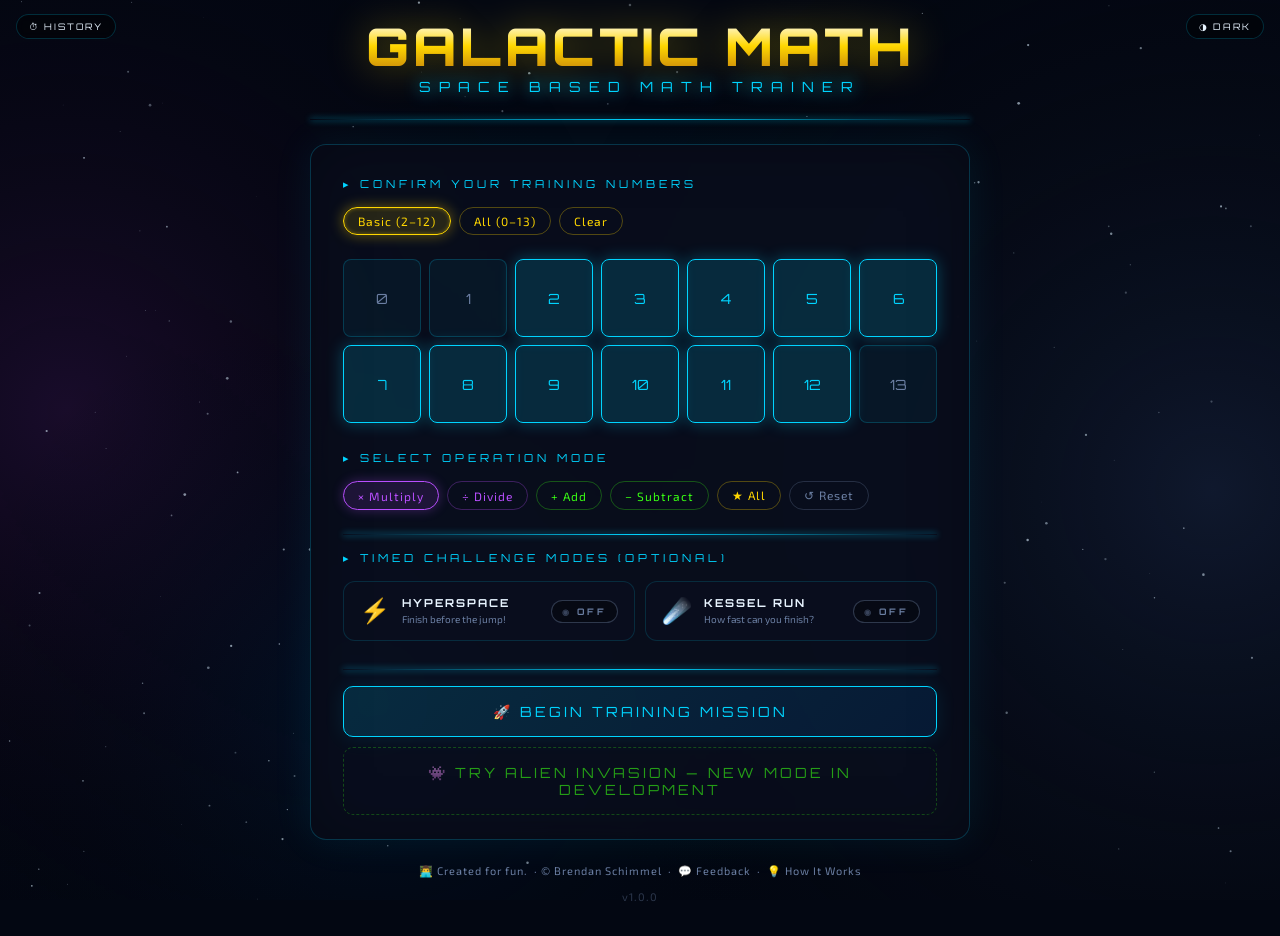
==== commit b9529092: "IDT-148 UX cleanup pass — five fixes - Fix LinkedIn OG image: add ?v=2 cache-buster to og:image/twit" ====
--- a/index.html
+++ b/index.html
@@ -4,7 +4,7 @@
 <meta charset="UTF-8">
 <meta name="viewport" content="width=device-width, initial-scale=1.0, viewport-fit=cover">
 <title>Galactic Math — Space themed free math trainer for kids</title>
-<meta name="description" content="Space-themed math training for kids. Practice multiplication, division, addition, and subtraction in a galaxy fullswdae32r4 of planets, aliens, asteroids and more. Free, no login required.">
+<meta name="description" content="Space-themed math training for kids. Practice multiplication, division, addition, and subtraction in a galaxy full of planets, aliens, asteroids and more. Free, no login required.">
 
 <!-- Open Graph -->
 <meta property="og:type" content="website">
@@ -12,8 +12,8 @@
 <meta property="og:url" content="https://galacticmath.app/">
 <meta property="og:title" content="Galactic Math — Space themed free math trainer for kids">
 <meta property="og:description" content="Space-themed math training for kids. Practice multiplication, division, addition, and subtraction in a galaxy full of planets, aliens, asteroids and more. Free, no login required.">
-<meta property="og:image" content="https://galacticmath.app/og-image-v2.png">
-<meta property="og:image:secure_url" content="https://galacticmath.app/og-image-v2.png">
+<meta property="og:image" content="https://galacticmath.app/og-image-v2.png?v=2">
+<meta property="og:image:secure_url" content="https://galacticmath.app/og-image-v2.png?v=2">
 <meta property="og:image:type" content="image/png">
 <meta property="og:image:width" content="1200">
 <meta property="og:image:height" content="630">
@@ -23,7 +23,7 @@
 <meta name="twitter:card" content="summary_large_image">
 <meta name="twitter:title" content="Galactic Math — Space themed free math trainer for kids">
 <meta name="twitter:description" content="Space-themed math training for kids. Practice multiplication, division, addition, and subtraction in a galaxy full of planets, aliens, asteroids and more. Free, no login required.">
-<meta name="twitter:image" content="https://galacticmath.app/og-image-v2.png">
+<meta name="twitter:image" content="https://galacticmath.app/og-image-v2.png?v=2">
 
 <link href="https://fonts.googleapis.com/css2?family=Orbitron:wght@400;700;900&family=Exo+2:wght@300;400;600&display=swap" rel="stylesheet">
 <link rel="icon" type="image/x-icon" href="/favicon.ico">
--- a/assets/css/style.css
+++ b/assets/css/style.css
@@ -310,17 +310,18 @@
     display: block;
     text-align: center;
     margin-top: 10px;
-    padding: 8px 16px;
+    padding: 16px;
     background: transparent;
     border: 1px dashed rgba(57,255,20,0.25);
-    border-radius: 8px;
+    border-radius: 10px;
     color: rgba(57,255,20,0.6);
     font-family: 'Orbitron', monospace;
-    font-size: 9px;
-    letter-spacing: 2px;
+    font-size: 14px;
+    letter-spacing: 3px;
     cursor: pointer;
     width: 100%;
     transition: all 0.2s;
+    text-transform: uppercase;
   }
   .alien-invasion-link:hover {
     border-color: rgba(57,255,20,0.55);
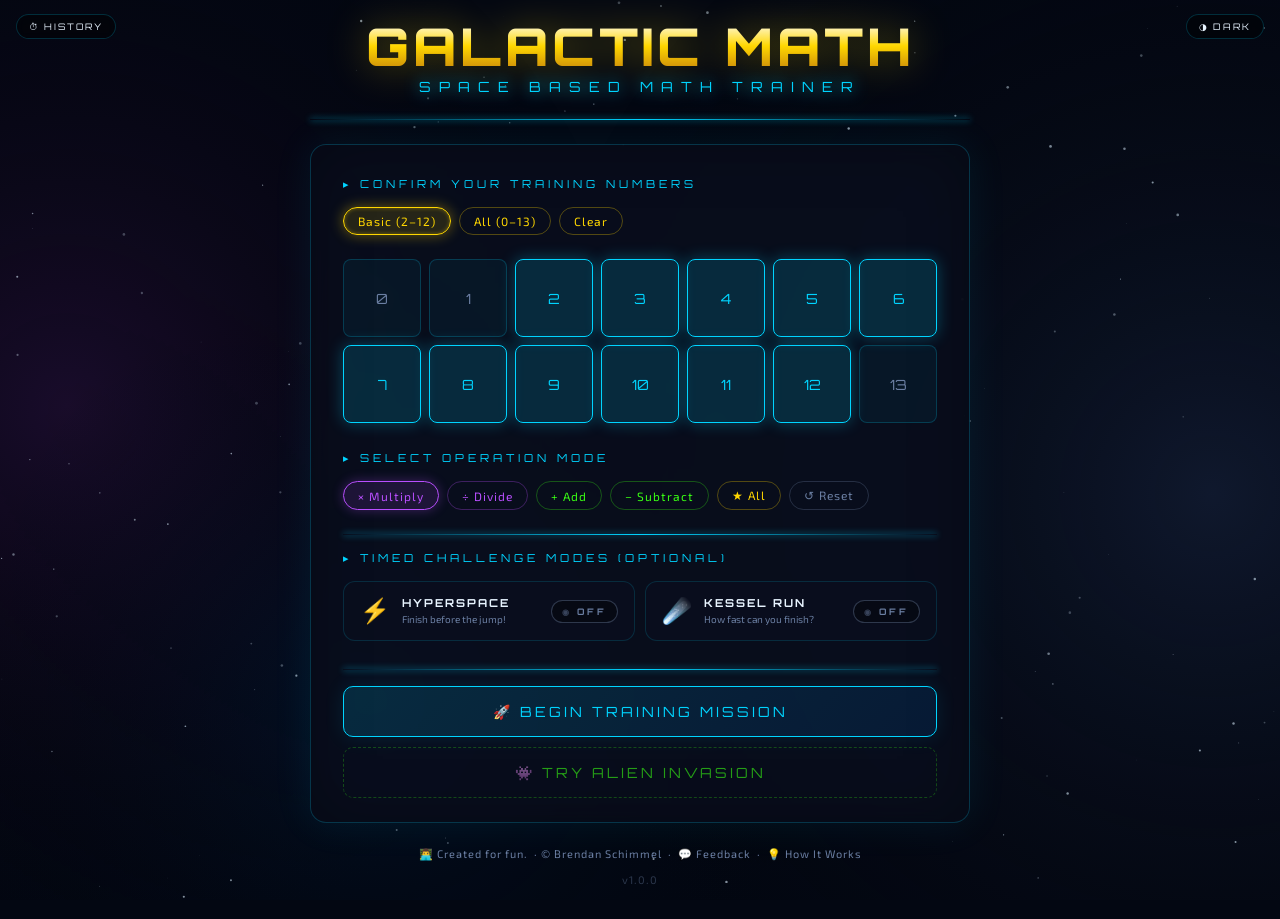
==== commit eb6f6c54: "IDT-148 Drop 'in development' label; add launch ring animation - Remove "— new mode in development" " ====
--- a/index.html
+++ b/index.html
@@ -151,7 +151,7 @@
       <button class="btn-primary" onclick="startQuiz()" id="startBtn">
         <span>🚀 BEGIN TRAINING MISSION</span>
       </button>
-      <button class="alien-invasion-link" onclick="launchAlienInvasion()">👾 Try Alien Invasion — new mode in development</button>
+      <button class="alien-invasion-link" onclick="launchAlienInvasion()">👾 Try Alien Invasion</button>
     </div>
   </div>
 
--- a/assets/css/style.css
+++ b/assets/css/style.css
@@ -305,9 +305,11 @@
     flex-direction: column;
     gap: 8px;
   }
-  /* Alien Invasion dev-mode link */
+  /* Alien Invasion button */
   .alien-invasion-link {
     display: block;
+    position: relative;
+    z-index: 0;
     text-align: center;
     margin-top: 10px;
     padding: 16px;
@@ -327,6 +329,48 @@
     border-color: rgba(57,255,20,0.55);
     color: rgba(57,255,20,0.9);
     background: rgba(57,255,20,0.04);
+  }
+  .alien-invasion-link.launching {
+    border-style: solid;
+    border-color: rgba(57,255,20,0.85);
+    background: rgba(5, 12, 20, 0.95);
+    color: rgba(57,255,20,0.95);
+    transition: none;
+    pointer-events: none;
+    animation: aiLaunchGlow 1.9s ease-out forwards;
+  }
+  .alien-invasion-link.launching::before {
+    content: '';
+    position: absolute;
+    top: 50%;
+    left: 50%;
+    width: calc(100% + 40px);
+    height: calc(100% + 40px);
+    background: conic-gradient(
+      from 0deg,
+      transparent 0deg,
+      transparent 350deg,
+      rgba(57,255,20,0.0) 352deg,
+      rgba(57,255,20,0.9) 358deg,
+      rgba(57,255,20,0.9) 360deg
+    );
+    border-radius: 14px;
+    filter: blur(3px);
+    pointer-events: none;
+    z-index: -1;
+    animation: aiSpinBeam 1.9s linear forwards;
+  }
+  @keyframes aiSpinBeam {
+    0%   { transform: translate(-50%, -50%) rotate(0deg);    opacity: 1; }
+    85%  { transform: translate(-50%, -50%) rotate(1080deg); opacity: 1; }
+    100% { transform: translate(-50%, -50%) rotate(1080deg); opacity: 0; }
+  }
+  @keyframes aiLaunchGlow {
+    0%   { box-shadow: none; }
+    15%  { box-shadow: 0 0 10px 2px rgba(57,255,20,0.7); }
+    50%  { box-shadow: 0 0 20px 5px rgba(57,255,20,0.9), 0 0 50px 10px rgba(57,255,20,0.3); }
+    85%  { box-shadow: 0 0 30px 8px rgba(57,255,20,0.8), 0 0 70px 14px rgba(57,255,20,0.25); }
+    100% { box-shadow: 0 0 50px 12px rgba(57,255,20,0.4), 0 0 100px 20px rgba(57,255,20,0.1); }
   }
   .game-mode-tile-btn {
     width: 100%;
